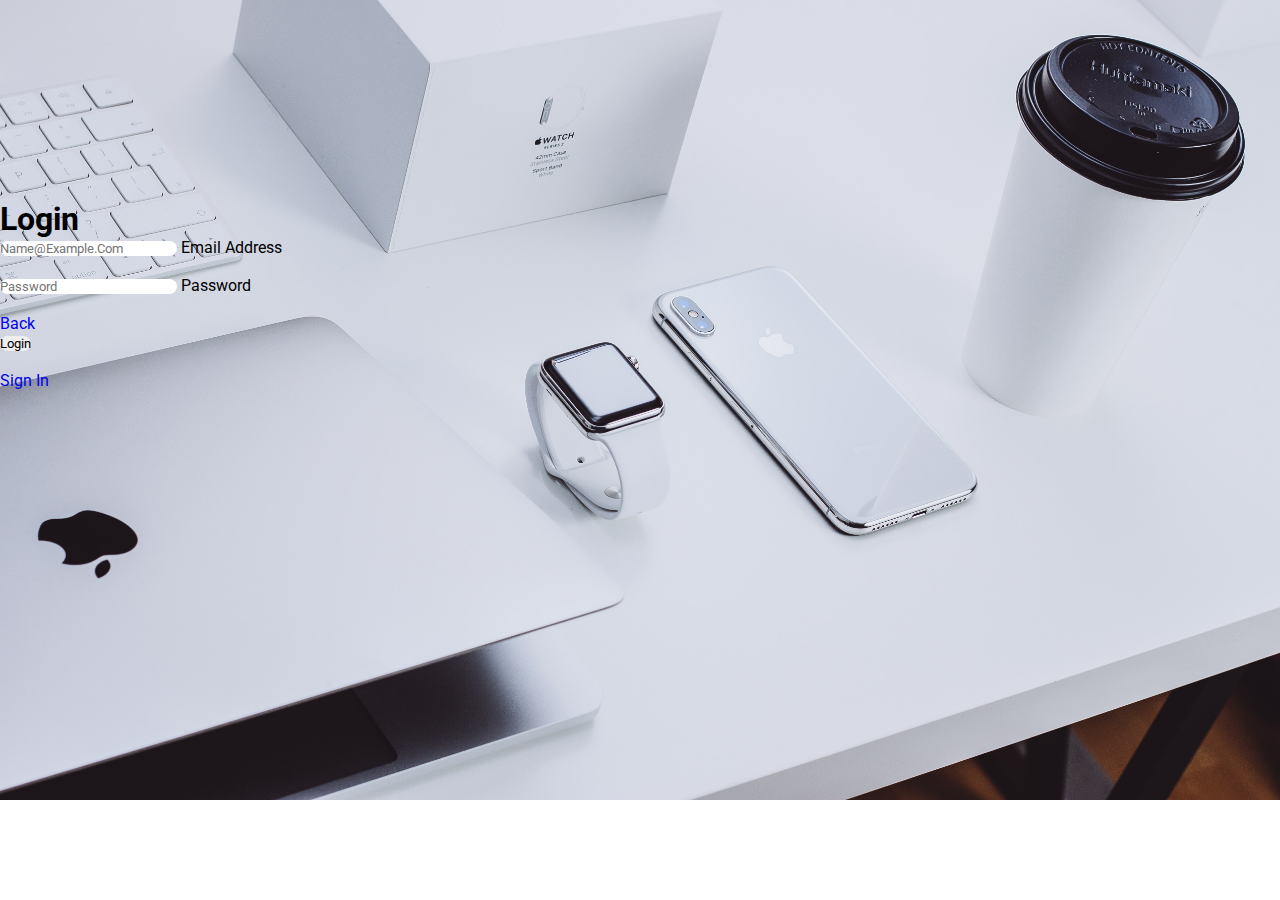
==== login/login.html @ a0dbd39d "Add files via upload" ====
<!doctype html>
<html lang="en">

<head>
    <title>Website menu 02</title>
    <meta charset="utf-8">
    <meta name="viewport" content="width=device-width, initial-scale=1, shrink-to-fit=no">

    <link href='https://fonts.googleapis.com/css?family=Roboto:400,100,300,700' rel='stylesheet' type='text/css'>

    <link href="https://cdn.jsdelivr.net/npm/bootstrap@5.1.3/dist/css/bootstrap.min.css" rel="stylesheet" integrity="sha384-1BmE4kWBq78iYhFldvKuhfTAU6auU8tT94WrHftjDbrCEXSU1oBoqyl2QvZ6jIW3" crossorigin="anonymous">

    <link rel="stylesheet" href="login.css">

</head>

<body>
    <!-- <div class="coverpage">
        <div class="row">
            <div class="col">
                <a class="navbar-brand" href="index.html">Tam <span>Vo</span></a>
            </div>
        </div>
        <div class="col">
            <div class=" function d-flex">
                <div class="social-media mb-0 d-flex">
                    <a href=""> <img src="img/facebook.png"></a>
                    <a href=""><img src="img/zalo.png"></a>
                    <a href=""><img src="img/insta.png"></a>
                </div>
                <div class="mb-0 d-flex">
                    <a href="login/login.html" class="login"><img src="img/login.jpeg" </a>
                        <a href="" class="cart"><img src="img/cart.png" </a>
                </div>
            </div>
        </div>
    </div> -->
    <!-- <section class="menu ">
        <nav class="navbar navbar-expand-lg navbar-light bg-dark nav-container">
            <div class="container">
                <button class="navbar-toggler" type="button" data-bs-toggle="collapse" data-bs-target="#navbarSupportedContent" aria-controls="navbarSupportedContent" aria-expanded="false" aria-label="Toggle navigation">
                    <span class="navbar-toggler-icon"></span>
                  </button>
                <div class="collapse navbar-collapse justify-content-center " id="navbarSupportedContent">
                    <ul class="navbar-nav menucontent mr-auto">
                        <li class="nav-item ">
                            <a href="../index.html" class="nav-link ">Home</a>
                        </li>
                        <li class="nav-item">
                            <a href="#" class="nav-link">Product</a>
                        </li>
                        <li class="nav-item">
                            <a href="#" class="nav-link">Contact</a>
                        </li>
                    </ul>
                </div>
            </div>
        </nav>

    </section> -->

    <form class="login">
        <h1 class="row justify-content-center">login</h1>
        <div class="row justify-content-center">

            <div class="form-floating g-1 col-8 col-md-6 col-lg-3 ">
                <input type="email" class="form-control inputspace" id="floatingInput" placeholder="name@example.com">
                <label for="floatingInput">Email address</label>
            </div>

        </div>

        <div class="row justify-content-center">
            <div class="form-floating g-1 col-8 col-md-6 col-lg-3">
                <input type="password" class="form-control inputspace" id="floatingPassword" placeholder="Password">
                <label for="floatingPassword">Password</label>
            </div>
        </div>
        <div class="row justify-content-center ">
            <div class="col-3 col-lg-1 ">
                <a href="../index.html">back</a>
            </div>
            <div class="col-3 col-lg-1">
                <button class="btn btn-primary w-100 inputspace" type="submit">login</button>
            </div>
            <div class="col-3 col-lg-1  ">
                <a href="../index.html">sign in</a>
            </div>
        </div>

    </form>

    <script src="https://cdn.jsdelivr.net/npm/bootstrap@5.1.3/dist/js/bootstrap.bundle.min.js" integrity="sha384-ka7Sk0Gln4gmtz2MlQnikT1wXgYsOg+OMhuP+IlRH9sENBO0LRn5q+8nbTov4+1p" crossorigin="anonymous"></script>
</body>

</html>
---- login/login.css ----
* {
    font-family: 'Roboto', sans-serif;
    margin: 0;
    padding: 0;
    box-sizing: border-box;
    outline: none;
    border: none;
    text-decoration: none;
    text-transform: capitalize;
}

body {
    background-image: url(../img/body.jpg);
    background-size: cover;
    background-repeat: no-repeat;
}

.login {
    margin-top: 200px;
}

.inputspace {
    border-radius: 3ch;
    margin-bottom: 20px;
}
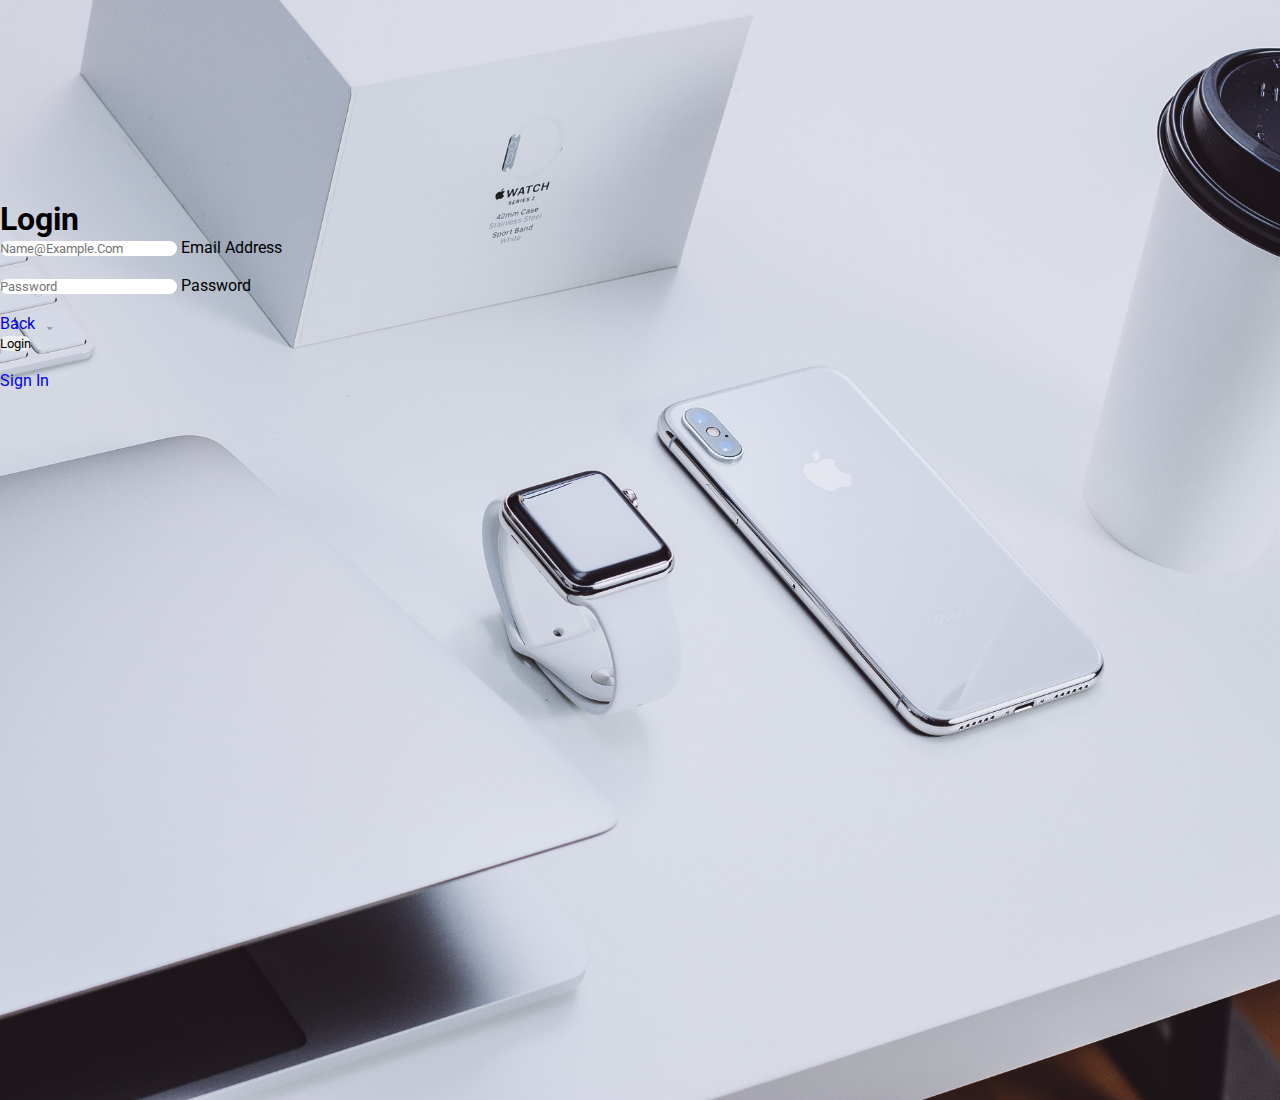
==== commit 4f26a48e: "Add files via upload" ====
--- a/login/login.html
+++ b/login/login.html
@@ -78,13 +78,13 @@
         </div>
         <div class="row justify-content-center ">
             <div class="col-3 col-lg-1 ">
-                <a href="../index.html">back</a>
+                <a href="../index.html" class="float-end">back</a>
             </div>
             <div class="col-3 col-lg-1">
                 <button class="btn btn-primary w-100 inputspace" type="submit">login</button>
             </div>
             <div class="col-3 col-lg-1  ">
-                <a href="../index.html">sign in</a>
+                <a href="../index.html ">sign in</a>
             </div>
         </div>
 
--- a/login/login.css
+++ b/login/login.css
@@ -10,9 +10,14 @@
 }
 
 body {
+    position: relative;
+    width: 100%;
+    min-height: 100vh;
     background-image: url(../img/body.jpg);
+    background-size: contain;
+    background-repeat: no-repeat;
     background-size: cover;
-    background-repeat: no-repeat;
+    background-position: center;
 }
 
 .login {
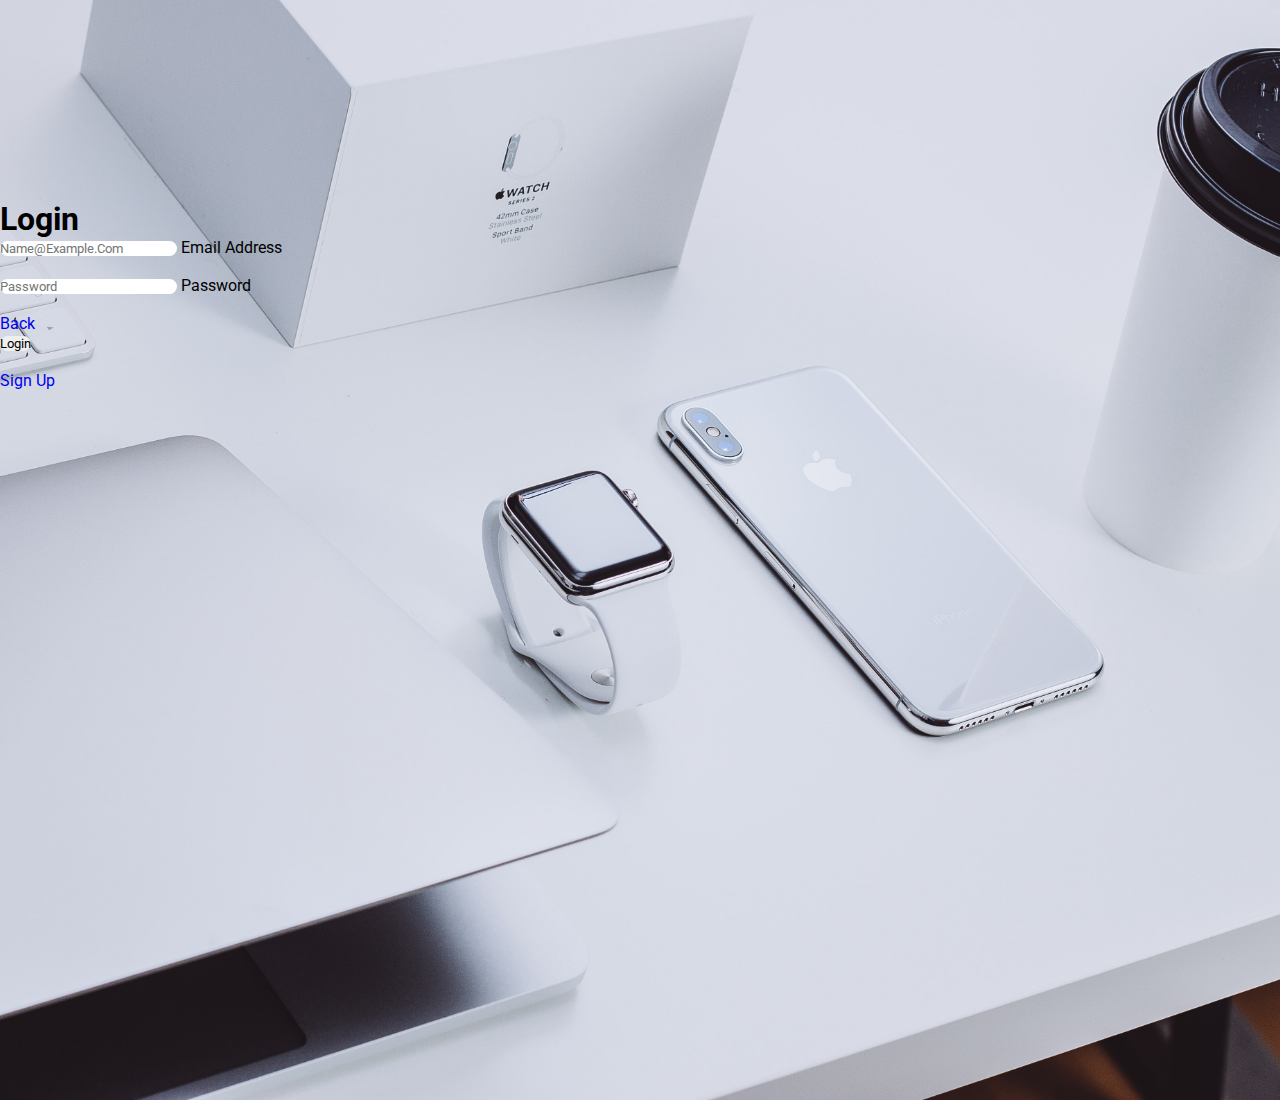
==== commit dffbe24c: "Add files via upload" ====
--- a/login/login.html
+++ b/login/login.html
@@ -15,82 +15,51 @@
 </head>
 
 <body>
-    <!-- <div class="coverpage">
-        <div class="row">
-            <div class="col">
-                <a class="navbar-brand" href="index.html">Tam <span>Vo</span></a>
-            </div>
-        </div>
-        <div class="col">
-            <div class=" function d-flex">
-                <div class="social-media mb-0 d-flex">
-                    <a href=""> <img src="img/facebook.png"></a>
-                    <a href=""><img src="img/zalo.png"></a>
-                    <a href=""><img src="img/insta.png"></a>
-                </div>
-                <div class="mb-0 d-flex">
-                    <a href="login/login.html" class="login"><img src="img/login.jpeg" </a>
-                        <a href="" class="cart"><img src="img/cart.png" </a>
-                </div>
-            </div>
-        </div>
-    </div> -->
-    <!-- <section class="menu ">
-        <nav class="navbar navbar-expand-lg navbar-light bg-dark nav-container">
-            <div class="container">
-                <button class="navbar-toggler" type="button" data-bs-toggle="collapse" data-bs-target="#navbarSupportedContent" aria-controls="navbarSupportedContent" aria-expanded="false" aria-label="Toggle navigation">
-                    <span class="navbar-toggler-icon"></span>
-                  </button>
-                <div class="collapse navbar-collapse justify-content-center " id="navbarSupportedContent">
-                    <ul class="navbar-nav menucontent mr-auto">
-                        <li class="nav-item ">
-                            <a href="../index.html" class="nav-link ">Home</a>
-                        </li>
-                        <li class="nav-item">
-                            <a href="#" class="nav-link">Product</a>
-                        </li>
-                        <li class="nav-item">
-                            <a href="#" class="nav-link">Contact</a>
-                        </li>
-                    </ul>
-                </div>
-            </div>
-        </nav>
+    <!-- col-8 col-md-6 col-lg-3 -->
+    <div class="row justify-content-center align-items-center h-100">
+        <div class="loginpage col-6 col-md-4 col-lg-4 ">
+            <div class=" p-4 p-md-5 ">
+                <form class=" login ">
+                    <div class="login-item ">
+                        <h1 class="justify-content-center text-center ">login</h1>
+                    </div>
+                    <div class=" row justify-content-center ">
 
-    </section> -->
+                        <div class=" form-floating g-1 ">
+                            <input type="email " class="form-control inputspace " id="floatingInput " placeholder="name@example.com ">
+                            <label for="floatingInput ">Email address</label>
+                        </div>
 
-    <form class="login">
-        <h1 class="row justify-content-center">login</h1>
-        <div class="row justify-content-center">
+                    </div>
 
-            <div class="form-floating g-1 col-8 col-md-6 col-lg-3 ">
-                <input type="email" class="form-control inputspace" id="floatingInput" placeholder="name@example.com">
-                <label for="floatingInput">Email address</label>
+                    <div class=" row justify-content-center ">
+                        <div class="form-floating g-1 ">
+                            <input type="password " class="form-control inputspace " id="floatingPassword " placeholder="Password ">
+                            <label for="floatingPassword ">Password</label>
+                        </div>
+                    </div>
+                    <div class=" row justify-content-center d-flex ">
+                        <div class="col-3 ">
+                            <a href="../index.html " class="float-end ">back</a>
+                        </div>
+                        <div class="col-3 btn-submit">
+                            <button class="btn btn-primary w-100 inputspace " type="submit ">login</button>
+                        </div>
+                        <div class="col-3 ">
+                            <a href="../register/register.html">sign up</a>
+                        </div>
+                    </div>
+
+                </form>
             </div>
 
         </div>
 
-        <div class="row justify-content-center">
-            <div class="form-floating g-1 col-8 col-md-6 col-lg-3">
-                <input type="password" class="form-control inputspace" id="floatingPassword" placeholder="Password">
-                <label for="floatingPassword">Password</label>
-            </div>
-        </div>
-        <div class="row justify-content-center ">
-            <div class="col-3 col-lg-1 ">
-                <a href="../index.html" class="float-end">back</a>
-            </div>
-            <div class="col-3 col-lg-1">
-                <button class="btn btn-primary w-100 inputspace" type="submit">login</button>
-            </div>
-            <div class="col-3 col-lg-1  ">
-                <a href="../index.html ">sign in</a>
-            </div>
-        </div>
+    </div>
 
-    </form>
 
-    <script src="https://cdn.jsdelivr.net/npm/bootstrap@5.1.3/dist/js/bootstrap.bundle.min.js" integrity="sha384-ka7Sk0Gln4gmtz2MlQnikT1wXgYsOg+OMhuP+IlRH9sENBO0LRn5q+8nbTov4+1p" crossorigin="anonymous"></script>
+
+    <script src="https://cdn.jsdelivr.net/npm/bootstrap@5.1.3/dist/js/bootstrap.bundle.min.js " integrity="sha384-ka7Sk0Gln4gmtz2MlQnikT1wXgYsOg+OMhuP+IlRH9sENBO0LRn5q+8nbTov4+1p " crossorigin="anonymous "></script>
 </body>
 
 </html>